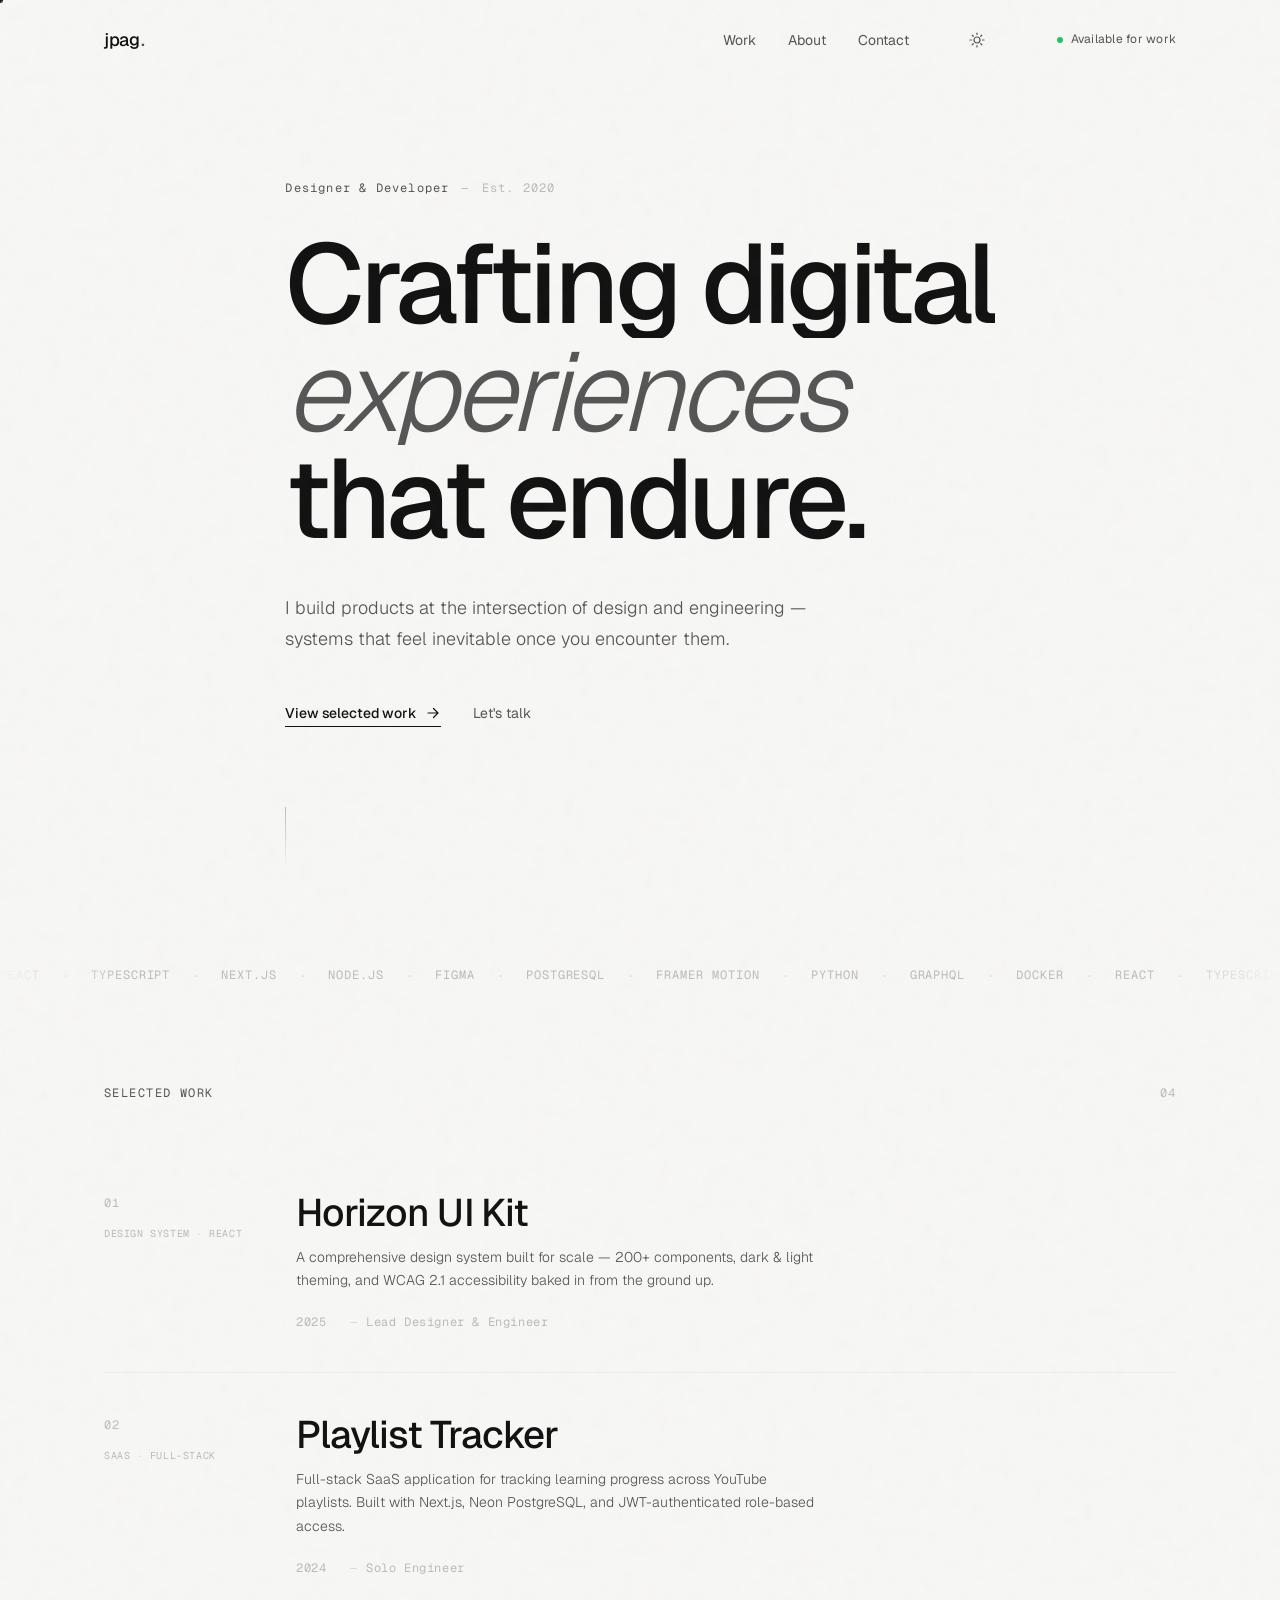
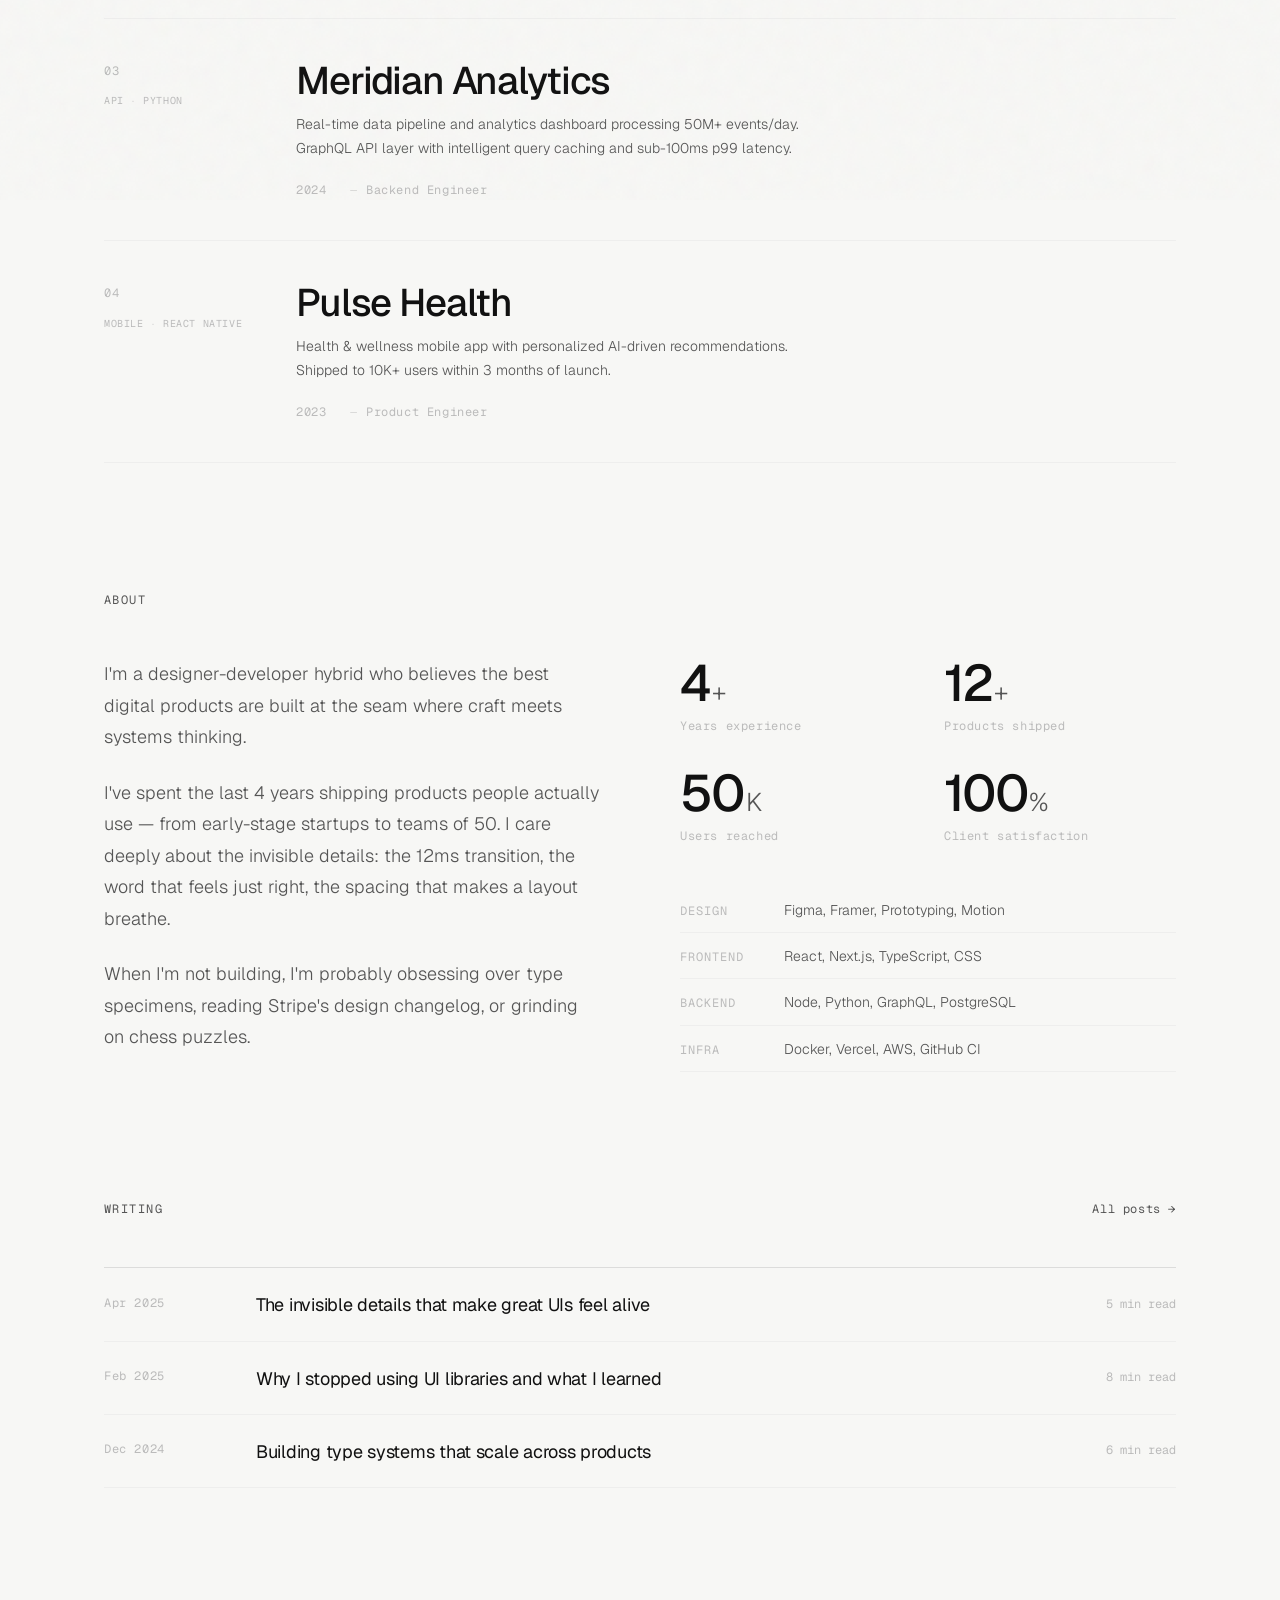
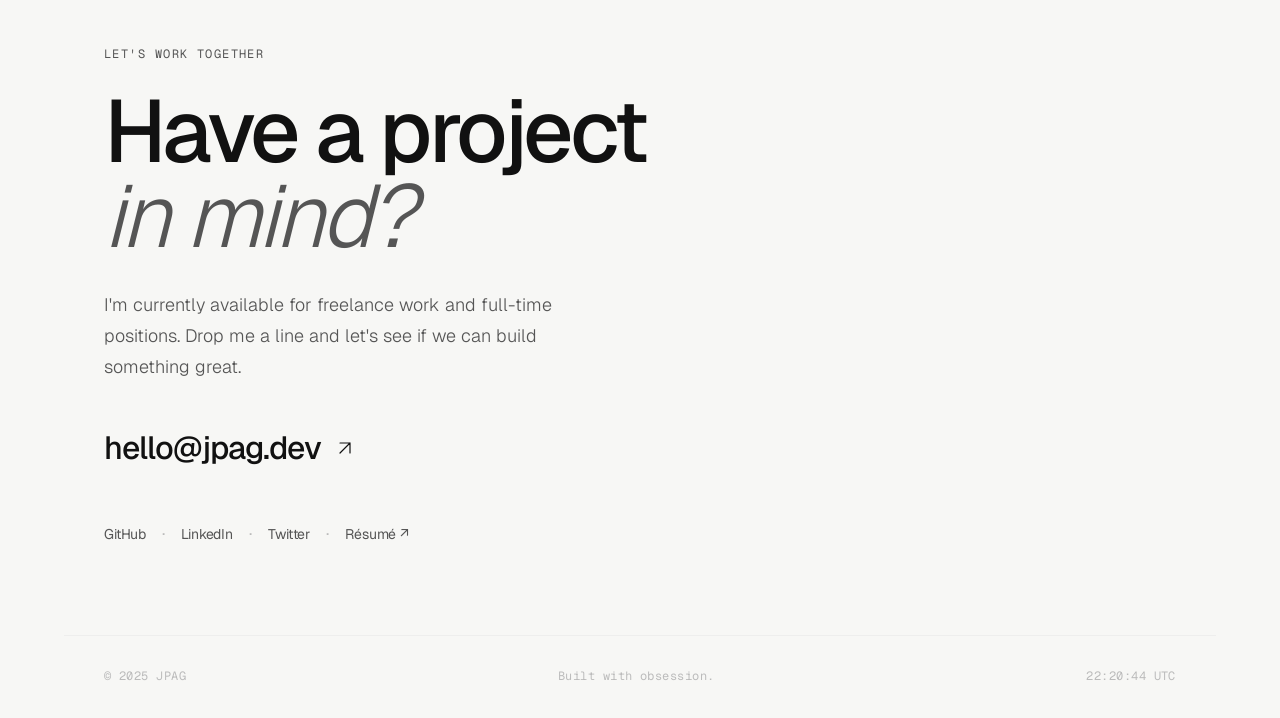
==== index.html @ 8146752e "feat: initial commit - core portfolio structure, styling, and theme toggle" ====
<!DOCTYPE html>
<html lang="en" data-theme="dark">
<head>
  <meta charset="UTF-8" />
  <meta name="viewport" content="width=device-width, initial-scale=1.0" />
  <!-- Theme: read before first paint to prevent FOUC -->
  <script>
    (function() {
      var saved = localStorage.getItem('theme');
      var preferred = saved || (window.matchMedia('(prefers-color-scheme: light)').matches ? 'light' : 'dark');
      document.documentElement.dataset.theme = preferred;
    })();
  </script>
  <meta name="description" content="JPAG — Designer & Developer crafting thoughtful digital experiences." />
  <meta name="theme-color" content="#0a0a0a" />
  <meta property="og:title" content="JPAG — Portfolio" />
  <meta property="og:description" content="Designer & Developer crafting thoughtful digital experiences." />
  <title>JPAG — Portfolio</title>
  <link rel="preconnect" href="https://fonts.googleapis.com" />
  <link rel="preconnect" href="https://fonts.gstatic.com" crossorigin />
  <link href="https://fonts.googleapis.com/css2?family=Geist:wght@300;400;500;600&family=Geist+Mono:wght@300;400;500&display=swap" rel="stylesheet" />
  <link rel="stylesheet" href="style.css" />
</head>
<body>

  <!-- Cursor -->
  <div class="cursor" id="cursor"></div>
  <div class="cursor-dot" id="cursor-dot"></div>

  <!-- Noise overlay -->
  <div class="noise" aria-hidden="true"></div>

  <!-- Navigation -->
  <nav class="nav" id="nav">
    <div class="nav-inner">
      <a href="#" class="nav-logo" id="nav-logo">
        <span class="logo-text">jpag</span>
        <span class="logo-dot">.</span>
      </a>
      <div class="nav-links" id="nav-links">
        <a href="#work" class="nav-link" data-label="Work">Work</a>
        <a href="#about" class="nav-link" data-label="About">About</a>
        <a href="#contact" class="nav-link" data-label="Contact">Contact</a>
      </div>
      <button class="theme-toggle" id="theme-toggle" aria-label="Toggle color theme" title="Toggle light / dark">
        <!-- Sun icon — shown in light mode -->
        <svg class="theme-icon theme-icon--sun" width="16" height="16" viewBox="0 0 16 16" fill="none" aria-hidden="true">
          <circle cx="8" cy="8" r="3" stroke="currentColor" stroke-width="1.2"/>
          <path d="M8 1v1.5M8 13.5V15M1 8h1.5M13.5 8H15M3.22 3.22l1.06 1.06M11.72 11.72l1.06 1.06M11.72 4.28l1.06-1.06M3.22 12.78l1.06-1.06" stroke="currentColor" stroke-width="1.2" stroke-linecap="round"/>
        </svg>
        <!-- Moon icon — shown in dark mode -->
        <svg class="theme-icon theme-icon--moon" width="15" height="15" viewBox="0 0 15 15" fill="none" aria-hidden="true">
          <path d="M7.5 1.5A6 6 0 1 0 13.5 7.5 4.5 4.5 0 0 1 7.5 1.5z" stroke="currentColor" stroke-width="1.2" stroke-linejoin="round"/>
        </svg>
      </button>
      <div class="nav-status">
        <span class="status-dot"></span>
        <span class="status-text">Available for work</span>
      </div>
    </div>
  </nav>

  <!-- Hero -->
  <section class="hero" id="hero">
    <div class="container">
      <div class="hero-eyebrow reveal">
        <span class="eyebrow-tag">Designer &amp; Developer</span>
        <span class="eyebrow-divider">—</span>
        <span class="eyebrow-year">Est. 2020</span>
      </div>
      <h1 class="hero-title">
        <span class="title-line reveal" data-delay="0">Crafting digital</span>
        <span class="title-line reveal italic" data-delay="1">experiences</span>
        <span class="title-line reveal" data-delay="2">that endure.</span>
      </h1>
      <div class="hero-sub reveal" data-delay="3">
        <p>I build products at the intersection of design and engineering —<br class="br-desktop" /> systems that feel inevitable once you encounter them.</p>
      </div>
      <div class="hero-cta reveal" data-delay="4">
        <a href="#work" class="cta-link">
          <span>View selected work</span>
          <svg width="16" height="16" viewBox="0 0 16 16" fill="none" class="cta-arrow">
            <path d="M3 8H13M13 8L8.5 3.5M13 8L8.5 12.5" stroke="currentColor" stroke-width="1.2" stroke-linecap="round" stroke-linejoin="round"/>
          </svg>
        </a>
        <a href="#contact" class="cta-secondary">Let's talk</a>
      </div>
      <div class="hero-scroll reveal" data-delay="5">
        <div class="scroll-indicator">
          <div class="scroll-line"></div>
        </div>
      </div>
    </div>
  </section>

  <!-- Marquee -->
  <div class="marquee-wrap" aria-hidden="true">
    <div class="marquee-track">
      <span class="marquee-item">React</span>
      <span class="marquee-sep">·</span>
      <span class="marquee-item">TypeScript</span>
      <span class="marquee-sep">·</span>
      <span class="marquee-item">Next.js</span>
      <span class="marquee-sep">·</span>
      <span class="marquee-item">Node.js</span>
      <span class="marquee-sep">·</span>
      <span class="marquee-item">Figma</span>
      <span class="marquee-sep">·</span>
      <span class="marquee-item">PostgreSQL</span>
      <span class="marquee-sep">·</span>
      <span class="marquee-item">Framer Motion</span>
      <span class="marquee-sep">·</span>
      <span class="marquee-item">Python</span>
      <span class="marquee-sep">·</span>
      <span class="marquee-item">GraphQL</span>
      <span class="marquee-sep">·</span>
      <span class="marquee-item">Docker</span>
      <span class="marquee-sep">·</span>
      <!-- duplicate -->
      <span class="marquee-item">React</span>
      <span class="marquee-sep">·</span>
      <span class="marquee-item">TypeScript</span>
      <span class="marquee-sep">·</span>
      <span class="marquee-item">Next.js</span>
      <span class="marquee-sep">·</span>
      <span class="marquee-item">Node.js</span>
      <span class="marquee-sep">·</span>
      <span class="marquee-item">Figma</span>
      <span class="marquee-sep">·</span>
      <span class="marquee-item">PostgreSQL</span>
      <span class="marquee-sep">·</span>
      <span class="marquee-item">Framer Motion</span>
      <span class="marquee-sep">·</span>
      <span class="marquee-item">Python</span>
      <span class="marquee-sep">·</span>
      <span class="marquee-item">GraphQL</span>
      <span class="marquee-sep">·</span>
      <span class="marquee-item">Docker</span>
      <span class="marquee-sep">·</span>
    </div>
  </div>

  <!-- Work -->
  <section class="work" id="work">
    <div class="container">
      <div class="section-header">
        <span class="section-label reveal">Selected Work</span>
        <span class="section-count reveal">04</span>
      </div>

      <!-- Project 01 -->
      <article class="project" id="project-01" data-index="01">
        <div class="project-inner">
          <div class="project-meta">
            <span class="project-num">01</span>
            <div class="project-tags">
              <span class="tag">Design System</span>
              <span class="tag">React</span>
            </div>
          </div>
          <div class="project-content">
            <h2 class="project-title">
              <a href="#" class="project-link" id="project-link-01">
                Horizon UI Kit
                <span class="project-link-arrow">
                  <svg width="20" height="20" viewBox="0 0 20 20" fill="none">
                    <path d="M4 10H16M16 10L11 5M16 10L11 15" stroke="currentColor" stroke-width="1.2" stroke-linecap="round" stroke-linejoin="round"/>
                  </svg>
                </span>
              </a>
            </h2>
            <p class="project-desc">A comprehensive design system built for scale — 200+ components, dark & light theming, and WCAG 2.1 accessibility baked in from the ground up.</p>
            <div class="project-footer">
              <span class="project-year">2025</span>
              <span class="project-role">Lead Designer &amp; Engineer</span>
            </div>
          </div>
        </div>
        <div class="project-divider"></div>
      </article>

      <!-- Project 02 -->
      <article class="project" id="project-02" data-index="02">
        <div class="project-inner">
          <div class="project-meta">
            <span class="project-num">02</span>
            <div class="project-tags">
              <span class="tag">SaaS</span>
              <span class="tag">Full-stack</span>
            </div>
          </div>
          <div class="project-content">
            <h2 class="project-title">
              <a href="#" class="project-link" id="project-link-02">
                Playlist Tracker
                <span class="project-link-arrow">
                  <svg width="20" height="20" viewBox="0 0 20 20" fill="none">
                    <path d="M4 10H16M16 10L11 5M16 10L11 15" stroke="currentColor" stroke-width="1.2" stroke-linecap="round" stroke-linejoin="round"/>
                  </svg>
                </span>
              </a>
            </h2>
            <p class="project-desc">Full-stack SaaS application for tracking learning progress across YouTube playlists. Built with Next.js, Neon PostgreSQL, and JWT-authenticated role-based access.</p>
            <div class="project-footer">
              <span class="project-year">2024</span>
              <span class="project-role">Solo Engineer</span>
            </div>
          </div>
        </div>
        <div class="project-divider"></div>
      </article>

      <!-- Project 03 -->
      <article class="project" id="project-03" data-index="03">
        <div class="project-inner">
          <div class="project-meta">
            <span class="project-num">03</span>
            <div class="project-tags">
              <span class="tag">API</span>
              <span class="tag">Python</span>
            </div>
          </div>
          <div class="project-content">
            <h2 class="project-title">
              <a href="#" class="project-link" id="project-link-03">
                Meridian Analytics
                <span class="project-link-arrow">
                  <svg width="20" height="20" viewBox="0 0 20 20" fill="none">
                    <path d="M4 10H16M16 10L11 5M16 10L11 15" stroke="currentColor" stroke-width="1.2" stroke-linecap="round" stroke-linejoin="round"/>
                  </svg>
                </span>
              </a>
            </h2>
            <p class="project-desc">Real-time data pipeline and analytics dashboard processing 50M+ events/day. GraphQL API layer with intelligent query caching and sub-100ms p99 latency.</p>
            <div class="project-footer">
              <span class="project-year">2024</span>
              <span class="project-role">Backend Engineer</span>
            </div>
          </div>
        </div>
        <div class="project-divider"></div>
      </article>

      <!-- Project 04 -->
      <article class="project" id="project-04" data-index="04">
        <div class="project-inner">
          <div class="project-meta">
            <span class="project-num">04</span>
            <div class="project-tags">
              <span class="tag">Mobile</span>
              <span class="tag">React Native</span>
            </div>
          </div>
          <div class="project-content">
            <h2 class="project-title">
              <a href="#" class="project-link" id="project-link-04">
                Pulse Health
                <span class="project-link-arrow">
                  <svg width="20" height="20" viewBox="0 0 20 20" fill="none">
                    <path d="M4 10H16M16 10L11 5M16 10L11 15" stroke="currentColor" stroke-width="1.2" stroke-linecap="round" stroke-linejoin="round"/>
                  </svg>
                </span>
              </a>
            </h2>
            <p class="project-desc">Health & wellness mobile app with personalized AI-driven recommendations. Shipped to 10K+ users within 3 months of launch.</p>
            <div class="project-footer">
              <span class="project-year">2023</span>
              <span class="project-role">Product Engineer</span>
            </div>
          </div>
        </div>
        <div class="project-divider"></div>
      </article>
    </div>
  </section>

  <!-- About -->
  <section class="about" id="about">
    <div class="container">
      <div class="section-header">
        <span class="section-label reveal">About</span>
      </div>
      <div class="about-grid">
        <div class="about-left">
          <p class="about-text reveal">I'm a designer-developer hybrid who believes the best digital products are built at the seam where craft meets systems thinking.</p>
          <p class="about-text reveal">I've spent the last 4 years shipping products people actually use — from early-stage startups to teams of 50. I care deeply about the invisible details: the 12ms transition, the word that feels just right, the spacing that makes a layout breathe.</p>
          <p class="about-text reveal">When I'm not building, I'm probably obsessing over type specimens, reading Stripe's design changelog, or grinding on chess puzzles.</p>
        </div>
        <div class="about-right">
          <div class="stat-grid">
            <div class="stat reveal">
              <div class="stat-value-line">
                <span class="stat-num" data-target="4">0</span><span class="stat-suffix">+</span>
              </div>
              <span class="stat-label">Years experience</span>
            </div>
            <div class="stat reveal">
              <div class="stat-value-line">
                <span class="stat-num" data-target="12">0</span><span class="stat-suffix">+</span>
              </div>
              <span class="stat-label">Products shipped</span>
            </div>
            <div class="stat reveal">
              <div class="stat-value-line">
                <span class="stat-num" data-target="50">0</span><span class="stat-suffix">K</span>
              </div>
              <span class="stat-label">Users reached</span>
            </div>
            <div class="stat reveal">
              <div class="stat-value-line">
                <span class="stat-num" data-target="100">0</span><span class="stat-suffix">%</span>
              </div>
              <span class="stat-label">Client satisfaction</span>
            </div>
          </div>
          <div class="skills-list reveal">
            <div class="skill-row">
              <span class="skill-category">Design</span>
              <span class="skill-items">Figma, Framer, Prototyping, Motion</span>
            </div>
            <div class="skill-row">
              <span class="skill-category">Frontend</span>
              <span class="skill-items">React, Next.js, TypeScript, CSS</span>
            </div>
            <div class="skill-row">
              <span class="skill-category">Backend</span>
              <span class="skill-items">Node, Python, GraphQL, PostgreSQL</span>
            </div>
            <div class="skill-row">
              <span class="skill-category">Infra</span>
              <span class="skill-items">Docker, Vercel, AWS, GitHub CI</span>
            </div>
          </div>
        </div>
      </div>
    </div>
  </section>

  <!-- Writing / Blog -->
  <section class="writing" id="writing">
    <div class="container">
      <div class="section-header">
        <span class="section-label reveal">Writing</span>
        <a href="#writing" class="section-all reveal">All posts →</a>
      </div>
      <div class="post-list">
        <a href="#" class="post reveal" id="post-01">
          <div class="post-left">
            <span class="post-date">Apr 2025</span>
          </div>
          <div class="post-right">
            <span class="post-title">The invisible details that make great UIs feel alive</span>
            <span class="post-read">5 min read</span>
          </div>
        </a>
        <a href="#" class="post reveal" id="post-02">
          <div class="post-left">
            <span class="post-date">Feb 2025</span>
          </div>
          <div class="post-right">
            <span class="post-title">Why I stopped using UI libraries and what I learned</span>
            <span class="post-read">8 min read</span>
          </div>
        </a>
        <a href="#" class="post reveal" id="post-03">
          <div class="post-left">
            <span class="post-date">Dec 2024</span>
          </div>
          <div class="post-right">
            <span class="post-title">Building type systems that scale across products</span>
            <span class="post-read">6 min read</span>
          </div>
        </a>
      </div>
    </div>
  </section>

  <!-- Contact -->
  <section class="contact" id="contact">
    <div class="container">
      <div class="contact-inner">
        <div class="contact-top reveal">
          <span class="section-label">Let's work together</span>
        </div>
        <h2 class="contact-heading">
          <span class="reveal">Have a project</span>
          <span class="reveal italic">in mind?</span>
        </h2>
        <p class="contact-sub reveal">I'm currently available for freelance work and full-time positions. Drop me a line and let's see if we can build something great.</p>
        <div class="contact-cta reveal">
          <a href="mailto:hello@jpag.dev" class="email-link" id="email-link">
            <span class="email-text">hello@jpag.dev</span>
            <svg class="email-icon" width="24" height="24" viewBox="0 0 24 24" fill="none">
              <path d="M7 17L17 7M17 7H7M17 7V17" stroke="currentColor" stroke-width="1.2" stroke-linecap="round" stroke-linejoin="round"/>
            </svg>
          </a>
        </div>
        <div class="contact-links reveal">
          <a href="https://github.com" target="_blank" rel="noopener" class="social-link" id="social-github">GitHub</a>
          <span class="social-sep">·</span>
          <a href="https://linkedin.com" target="_blank" rel="noopener" class="social-link" id="social-linkedin">LinkedIn</a>
          <span class="social-sep">·</span>
          <a href="https://twitter.com" target="_blank" rel="noopener" class="social-link" id="social-twitter">Twitter</a>
          <span class="social-sep">·</span>
          <a href="#" class="social-link" id="social-resume">Résumé ↗</a>
        </div>
      </div>
    </div>
  </section>

  <!-- Footer -->
  <footer class="footer">
    <div class="container">
      <div class="footer-inner">
        <span class="footer-copy">© 2025 JPAG</span>
        <span class="footer-built">Built with obsession.</span>
        <span class="footer-time" id="footer-time"></span>
      </div>
    </div>
  </footer>

  <script src="main.js"></script>
</body>
</html>
---- style.css ----
/* ============================================================
   BASE & TOKENS
   ============================================================ */

*, *::before, *::after {
  box-sizing: border-box;
  margin: 0;
  padding: 0;
}

:root {
  --bg:          #0a0a0a;
  --fg:          #ededed;
  --fg-muted:    #888;
  --fg-subtle:   #444;
  --accent:      #ededed;
  --font-sans:   'Geist', -apple-system, BlinkMacSystemFont, 'Segoe UI', sans-serif;
  --font-mono:   'Geist Mono', 'SF Mono', 'Consolas', monospace;

  --size-xxs:  0.625rem;   /* 10px */
  --size-xs:   0.75rem;    /* 12px */
  --size-sm:   0.875rem;   /* 14px */
  --size-base: 1rem;       /* 16px */
  --size-md:   1.125rem;   /* 18px */
  --size-lg:   1.5rem;     /* 24px */
  --size-xl:   2rem;       /* 32px */
  --size-2xl:  3rem;       /* 48px */
  --size-3xl:  4rem;       /* 64px */
  --size-4xl:  5.5rem;     /* 88px */
  --size-5xl:  7rem;       /* 112px */

  --ease-out:  cubic-bezier(0.16, 1, 0.3, 1);
  --ease-in:   cubic-bezier(0.4, 0, 1, 1);
  --ease-io:   cubic-bezier(0.65, 0, 0.35, 1);

  --t-fast:   120ms;
  --t-base:   220ms;
  --t-slow:   400ms;
  --t-reveal: 700ms;

  --col: 1200px;
  --gutter: clamp(1.5rem, 5vw, 4rem);

  /* theme-aware tokens */
  --cursor-border:    rgba(237, 237, 237, 0.4);
  --cursor-hover-border: rgba(237, 237, 237, 0.15);
  --cursor-hover-bg:  rgba(237, 237, 237, 0.05);
  --nav-bg:           rgba(10, 10, 10, 0.85);
  --project-hover:    rgba(237, 237, 237, 0.025);
}

/* ============================================================
   LIGHT THEME
   ============================================================ */

[data-theme="light"] {
  --bg:          #f7f7f5;
  --fg:          #111111;
  --fg-muted:    #555555;
  --fg-subtle:   #bbbbbb;

  --cursor-border:       rgba(0, 0, 0, 0.2);
  --cursor-hover-border: rgba(0, 0, 0, 0.08);
  --cursor-hover-bg:     rgba(0, 0, 0, 0.04);
  --nav-bg:              rgba(247, 247, 245, 0.88);
  --project-hover:       rgba(0, 0, 0, 0.025);
}

/* ============================================================
   THEME TRANSITION
   ============================================================ */

.theme-transitioning,
.theme-transitioning *,
.theme-transitioning *::before,
.theme-transitioning *::after {
  transition:
    background-color 380ms ease,
    color 380ms ease,
    border-color 380ms ease,
    fill 380ms ease !important;
}

html {
  scroll-behavior: smooth;
  -webkit-font-smoothing: antialiased;
  -moz-osx-font-smoothing: grayscale;
  text-rendering: optimizeLegibility;
}

body {
  font-family: var(--font-sans);
  background-color: var(--bg);
  color: var(--fg);
  line-height: 1.6;
  overflow-x: hidden;
  cursor: none;
}

::selection {
  background: var(--fg);
  color: var(--bg);
}

a {
  color: inherit;
  text-decoration: none;
}

/* ============================================================
   CUSTOM CURSOR
   ============================================================ */

.cursor {
  position: fixed;
  top: 0; left: 0;
  width: 36px; height: 36px;
  border: 1px solid var(--cursor-border);
  border-radius: 50%;
  pointer-events: none;
  z-index: 9999;
  transform: translate(-50%, -50%);
  transition:
    width var(--t-base) var(--ease-out),
    height var(--t-base) var(--ease-out),
    border-color var(--t-base) var(--ease-out),
    background var(--t-base) var(--ease-out),
    opacity var(--t-base) var(--ease-out);
  mix-blend-mode: difference;
  will-change: transform;
}

.cursor-dot {
  position: fixed;
  top: 0; left: 0;
  width: 5px; height: 5px;
  background: var(--fg);
  border-radius: 50%;
  pointer-events: none;
  z-index: 9999;
  transform: translate(-50%, -50%);
  transition: opacity var(--t-fast);
  will-change: transform;
}

.cursor.is-hovered {
  width: 64px;
  height: 64px;
  border-color: var(--cursor-hover-border);
  background: var(--cursor-hover-bg);
}

.cursor.is-clicked {
  width: 28px;
  height: 28px;
}

.cursor.is-hidden,
.cursor-dot.is-hidden {
  opacity: 0;
}

/* ============================================================
   NOISE TEXTURE
   ============================================================ */

.noise {
  position: fixed;
  inset: -200%;
  width: 400%;
  height: 400%;
  background-image: url("data:image/svg+xml,%3Csvg viewBox='0 0 256 256' xmlns='http://www.w3.org/2000/svg'%3E%3Cfilter id='noise'%3E%3CfeTurbulence type='fractalNoise' baseFrequency='0.9' numOctaves='4' stitchTiles='stitch'/%3E%3C/filter%3E%3Crect width='100%25' height='100%25' filter='url(%23noise)' opacity='1'/%3E%3C/svg%3E");
  opacity: 0.03;
  pointer-events: none;
  z-index: 1;
  animation: noise-drift 8s steps(1) infinite;
}

@keyframes noise-drift {
  0%   { transform: translate(0, 0); }
  10%  { transform: translate(-2%, -3%); }
  20%  { transform: translate(1%, 2%); }
  30%  { transform: translate(3%, -1%); }
  40%  { transform: translate(-1%, 4%); }
  50%  { transform: translate(-3%, -2%); }
  60%  { transform: translate(2%, 3%); }
  70%  { transform: translate(-2%, 1%); }
  80%  { transform: translate(3%, -3%); }
  90%  { transform: translate(-1%, 2%); }
  100% { transform: translate(0, 0); }
}

/* ============================================================
   CONTAINER
   ============================================================ */

.container {
  max-width: var(--col);
  margin: 0 auto;
  padding: 0 var(--gutter);
}

/* ============================================================
   NAVIGATION
   ============================================================ */

.nav {
  position: fixed;
  top: 0; left: 0; right: 0;
  z-index: 100;
  padding: 1.5rem 0;
  transition: padding var(--t-slow) var(--ease-out);
}

.nav.scrolled {
  padding: 1rem 0;
  background: var(--nav-bg);
  backdrop-filter: blur(20px) saturate(180%);
  -webkit-backdrop-filter: blur(20px) saturate(180%);
}

.nav-inner {
  max-width: var(--col);
  margin: 0 auto;
  padding: 0 var(--gutter);
  display: flex;
  align-items: center;
  gap: 2rem;
}

.nav-logo {
  font-size: var(--size-md);
  font-weight: 500;
  letter-spacing: -0.02em;
  display: flex;
  align-items: baseline;
  gap: 1px;
  transition: opacity var(--t-base) var(--ease-out);
  cursor: none;
}

.nav-logo:hover { opacity: 0.6; }

.logo-text { color: var(--fg); }
.logo-dot  { color: var(--fg-muted); }

.nav-links {
  display: flex;
  align-items: center;
  gap: 2rem;
  margin-left: auto;
}

.nav-link {
  font-size: var(--size-sm);
  font-weight: 400;
  color: var(--fg-muted);
  letter-spacing: 0em;
  position: relative;
  padding: 0.25rem 0;
  cursor: none;
  transition: color var(--t-base) var(--ease-out);
}

.nav-link::after {
  content: '';
  position: absolute;
  bottom: 0; left: 0;
  width: 0;
  height: 1px;
  background: var(--fg);
  transition: width var(--t-slow) var(--ease-out);
}

.nav-link:hover { color: var(--fg); }
.nav-link:hover::after { width: 100%; }

.nav-status {
  display: flex;
  align-items: center;
  gap: 0.5rem;
  margin-left: 2rem;
  font-size: var(--size-xs);
  color: var(--fg-muted);
  letter-spacing: 0.02em;
}

.status-dot {
  width: 6px; height: 6px;
  border-radius: 50%;
  background: #22c55e;
  animation: pulse-status 2s ease-in-out infinite;
  flex-shrink: 0;
}

@keyframes pulse-status {
  0%, 100% { opacity: 1; transform: scale(1); }
  50%       { opacity: 0.5; transform: scale(0.8); }
}

/* ============================================================
   SECTION UTILS
   ============================================================ */

.section-header {
  display: flex;
  align-items: baseline;
  justify-content: space-between;
  margin-bottom: 3rem;
}

.section-label {
  font-size: var(--size-xs);
  font-family: var(--font-mono);
  color: var(--fg-muted);
  letter-spacing: 0.12em;
  text-transform: uppercase;
}

.section-count {
  font-size: var(--size-xs);
  font-family: var(--font-mono);
  color: var(--fg-subtle);
  letter-spacing: 0.08em;
}

.section-all {
  font-size: var(--size-xs);
  font-family: var(--font-mono);
  color: var(--fg-muted);
  letter-spacing: 0.05em;
  transition: color var(--t-base) var(--ease-out);
}

.section-all:hover { color: var(--fg); }

/* ============================================================
   REVEAL ANIMATION
   ============================================================ */

.reveal {
  opacity: 0;
  transform: translateY(20px);
  transition:
    opacity var(--t-reveal) var(--ease-out),
    transform var(--t-reveal) var(--ease-out);
}

.reveal.in-view {
  opacity: 1;
  transform: translateY(0);
}

/* stagger delays */
.reveal[data-delay="1"] { transition-delay: 90ms; }
.reveal[data-delay="2"] { transition-delay: 180ms; }
.reveal[data-delay="3"] { transition-delay: 270ms; }
.reveal[data-delay="4"] { transition-delay: 360ms; }
.reveal[data-delay="5"] { transition-delay: 450ms; }

/* ============================================================
   HERO
   ============================================================ */

.hero {
  padding: calc(var(--size-5xl) * 1.6) 0 var(--size-3xl);
  min-height: 100vh;
  display: flex;
  align-items: center;
}

.hero-eyebrow {
  display: flex;
  align-items: center;
  gap: 0.75rem;
  margin-bottom: 2rem;
  font-size: var(--size-xs);
  font-family: var(--font-mono);
  color: var(--fg-muted);
  letter-spacing: 0.1em;
}

.eyebrow-tag {
  color: var(--fg-muted);
}

.eyebrow-divider {
  color: var(--fg-subtle);
}

.eyebrow-year {
  color: var(--fg-subtle);
}

.hero-title {
  display: flex;
  flex-direction: column;
  font-size: clamp(3rem, 9vw, var(--size-5xl));
  font-weight: 500;
  letter-spacing: -0.04em;
  line-height: 0.96;
  margin-bottom: 2.5rem;
}

.title-line {
  display: block;
  overflow: hidden;
}

.title-line.italic {
  font-style: italic;
  font-weight: 300;
  color: var(--fg-muted);
}

.hero-sub {
  max-width: 560px;
  font-size: var(--size-md);
  font-weight: 300;
  color: var(--fg-muted);
  line-height: 1.7;
  margin-bottom: 3rem;
}

.hero-cta {
  display: flex;
  align-items: center;
  gap: 2rem;
  margin-bottom: 5rem;
}

.cta-link {
  display: inline-flex;
  align-items: center;
  gap: 0.5rem;
  font-size: var(--size-sm);
  font-weight: 500;
  color: var(--fg);
  letter-spacing: -0.01em;
  cursor: none;
  position: relative;
  padding-bottom: 2px;
}

.cta-link::after {
  content: '';
  position: absolute;
  bottom: 0; left: 0;
  width: 100%;
  height: 1px;
  background: var(--fg);
  transform-origin: right;
  transition: transform var(--t-slow) var(--ease-out);
}

.cta-link:hover::after {
  transform-origin: left;
}

.cta-arrow {
  transition: transform var(--t-base) var(--ease-out);
  flex-shrink: 0;
}

.cta-link:hover .cta-arrow {
  transform: translateX(4px);
}

.cta-secondary {
  font-size: var(--size-sm);
  color: var(--fg-muted);
  cursor: none;
  position: relative;
  padding-bottom: 2px;
  transition: color var(--t-base) var(--ease-out);
}

.cta-secondary::after {
  content: '';
  position: absolute;
  bottom: 0; left: 0;
  width: 0;
  height: 1px;
  background: var(--fg-muted);
  transition: width var(--t-slow) var(--ease-out);
}

.cta-secondary:hover { color: var(--fg); }
.cta-secondary:hover::after { width: 100%; }

.hero-scroll {
  display: flex;
  align-items: center;
}

.scroll-indicator {
  display: flex;
  flex-direction: column;
  align-items: center;
  gap: 0.4rem;
}

.scroll-line {
  width: 1px;
  height: 60px;
  background: linear-gradient(to bottom, var(--fg-subtle), transparent);
  animation: scroll-anim 2s ease-in-out infinite;
}

@keyframes scroll-anim {
  0%   { transform: scaleY(1); transform-origin: top; opacity: 1; }
  50%  { transform: scaleY(1); transform-origin: bottom; opacity: 1; }
  100% { transform: scaleY(0); transform-origin: bottom; opacity: 0; }
}

.br-desktop { display: inline; }

/* ============================================================
   MARQUEE
   ============================================================ */

.marquee-wrap {
  overflow: hidden;
  padding: 2rem 0;
  mask-image: linear-gradient(to right, transparent 0%, #000 10%, #000 90%, transparent 100%);
  -webkit-mask-image: linear-gradient(to right, transparent 0%, #000 10%, #000 90%, transparent 100%);
}

.marquee-track {
  display: flex;
  align-items: center;
  gap: 1.5rem;
  width: max-content;
  animation: marquee 28s linear infinite;
}

.marquee-item {
  font-size: var(--size-xs);
  font-family: var(--font-mono);
  color: var(--fg-subtle);
  letter-spacing: 0.08em;
  text-transform: uppercase;
  white-space: nowrap;
}

.marquee-sep {
  color: var(--fg-subtle);
  opacity: 0.4;
}

@keyframes marquee {
  from { transform: translateX(0); }
  to   { transform: translateX(-50%); }
}

/* ============================================================
   WORK
   ============================================================ */

.work {
  padding: var(--size-3xl) 0;
}

.project {
  opacity: 0;
  transform: translateY(24px);
  transition:
    opacity var(--t-reveal) var(--ease-out),
    transform var(--t-reveal) var(--ease-out);
}

.project.in-view { opacity: 1; transform: translateY(0); }

.project:nth-child(1) { transition-delay: 0ms; }
.project:nth-child(2) { transition-delay: 80ms; }
.project:nth-child(3) { transition-delay: 160ms; }
.project:nth-child(4) { transition-delay: 240ms; }

.project-inner {
  display: grid;
  grid-template-columns: 160px 1fr;
  gap: 2rem;
  padding: 2.5rem 0;
  position: relative;
  cursor: none;
}

.project-meta {
  display: flex;
  flex-direction: column;
  gap: 0.75rem;
  padding-top: 0.2rem;
}

.project-num {
  font-size: var(--size-xs);
  font-family: var(--font-mono);
  color: var(--fg-subtle);
  letter-spacing: 0.08em;
}

.project-tags {
  display: flex;
  flex-wrap: wrap;
  gap: 0.4rem;
}

.tag {
  font-size: var(--size-xxs);
  font-family: var(--font-mono);
  color: var(--fg-subtle);
  letter-spacing: 0.06em;
  text-transform: uppercase;
}

.tag + .tag::before {
  content: '·';
  margin-right: 0.4rem;
  color: var(--fg-subtle);
  opacity: 0.5;
}

.project-content {
  display: flex;
  flex-direction: column;
  gap: 0.75rem;
}

.project-title {
  font-size: clamp(var(--size-xl), 3vw, var(--size-2xl));
  font-weight: 500;
  letter-spacing: -0.03em;
  line-height: 1.1;
}

.project-link {
  display: inline-flex;
  align-items: center;
  gap: 0.75rem;
  cursor: none;
  position: relative;
}

.project-link-arrow {
  display: inline-flex;
  align-items: center;
  opacity: 0;
  transform: translate(-4px, 4px);
  transition:
    opacity var(--t-base) var(--ease-out),
    transform var(--t-base) var(--ease-out);
  color: var(--fg-muted);
}

.project:hover .project-link-arrow {
  opacity: 1;
  transform: translate(0, 0);
}

.project-desc {
  font-size: var(--size-sm);
  color: var(--fg-muted);
  line-height: 1.7;
  max-width: 520px;
  font-weight: 300;
}

.project-footer {
  display: flex;
  align-items: center;
  gap: 1.5rem;
  margin-top: 0.5rem;
}

.project-year,
.project-role {
  font-size: var(--size-xs);
  font-family: var(--font-mono);
  color: var(--fg-subtle);
  letter-spacing: 0.05em;
}

.project-role::before {
  content: '—';
  margin-right: 0.5rem;
  opacity: 0.5;
}

.project-divider {
  height: 1px;
  background: var(--fg-subtle);
  opacity: 0.15;
  transform-origin: left;
  transform: scaleX(0);
  transition: transform 0.8s var(--ease-out);
}

.project.in-view .project-divider {
  transform: scaleX(1);
  transition-delay: 200ms;
}

/* hover row highlight */
.project-inner::before {
  content: '';
  position: absolute;
  inset: 0 -2rem;
  background: var(--project-hover);
  opacity: 0;
  transition: opacity var(--t-base) var(--ease-out);
  border-radius: 4px;
}

.project:hover .project-inner::before { opacity: 1; }

/* ============================================================
   THEME TOGGLE
   ============================================================ */

.theme-toggle {
  background: none;
  border: none;
  padding: 0;
  cursor: none;
  width: 32px;
  height: 32px;
  display: flex;
  align-items: center;
  justify-content: center;
  color: var(--fg-muted);
  position: relative;
  flex-shrink: 0;
  transition: color var(--t-base) var(--ease-out);
  margin-left: 1.25rem;
}

.theme-toggle:hover { color: var(--fg); }

.theme-icon {
  position: absolute;
  display: flex;
  align-items: center;
  justify-content: center;
  transition:
    opacity var(--t-slow) var(--ease-out),
    transform var(--t-slow) var(--ease-out);
}

/* Dark mode (default): show moon, hide sun */
.theme-icon--sun  { opacity: 0; transform: rotate(90deg) scale(0.6); }
.theme-icon--moon { opacity: 1; transform: rotate(0deg)  scale(1); }

/* Light mode: show sun, hide moon */
[data-theme="light"] .theme-icon--sun  { opacity: 1; transform: rotate(0deg)   scale(1); }
[data-theme="light"] .theme-icon--moon { opacity: 0; transform: rotate(-90deg) scale(0.6); }

/* ============================================================
   ABOUT
   ============================================================ */

.about {
  padding: var(--size-3xl) 0;
}

.about-grid {
  display: grid;
  grid-template-columns: 1fr 1fr;
  gap: 5rem;
  align-items: start;
}

.about-text {
  font-size: var(--size-md);
  font-weight: 300;
  color: var(--fg-muted);
  line-height: 1.75;
  margin-bottom: 1.5rem;
}

.about-text:last-child { margin-bottom: 0; }

.stat-grid {
  display: grid;
  grid-template-columns: 1fr 1fr;
  gap: 2rem;
  margin-bottom: 2.5rem;
}

.stat {
  display: flex;
  flex-direction: column;
  gap: 0.25rem;
}

.stat-value-line {
  display: flex;
  align-items: baseline;
  gap: 0.1rem;
}

.stat-num {
  font-size: clamp(2.5rem, 4vw, 3.5rem);
  font-weight: 500;
  letter-spacing: -0.04em;
  line-height: 1;
  color: var(--fg);
}

.stat-suffix {
  font-size: clamp(1.25rem, 2vw, 1.75rem);
  font-weight: 300;
  color: var(--fg-muted);
  letter-spacing: -0.02em;
}

.stat-label {
  font-size: var(--size-xs);
  font-family: var(--font-mono);
  color: var(--fg-subtle);
  letter-spacing: 0.05em;
}

.skills-list {
  display: flex;
  flex-direction: column;
  gap: 0;
}

.skill-row {
  display: flex;
  align-items: baseline;
  gap: 1.5rem;
  padding: 0.75rem 0;
  position: relative;
}

.skill-row::after {
  content: '';
  position: absolute;
  bottom: 0; left: 0; right: 0;
  height: 1px;
  background: var(--fg-subtle);
  opacity: 0.15;
}

.skill-category {
  font-size: var(--size-xs);
  font-family: var(--font-mono);
  color: var(--fg-subtle);
  letter-spacing: 0.08em;
  text-transform: uppercase;
  flex-shrink: 0;
  width: 80px;
}

.skill-items {
  font-size: var(--size-sm);
  color: var(--fg-muted);
  font-weight: 300;
}

/* ============================================================
   WRITING
   ============================================================ */

.writing {
  padding: var(--size-3xl) 0;
}

.post-list {
  display: flex;
  flex-direction: column;
}

.post {
  display: grid;
  grid-template-columns: 120px 1fr;
  gap: 2rem;
  padding: 1.5rem 0;
  position: relative;
  cursor: none;
  transition: opacity var(--t-base) var(--ease-out);
}

.post::after {
  content: '';
  position: absolute;
  bottom: 0; left: 0; right: 0;
  height: 1px;
  background: var(--fg-subtle);
  opacity: 0.15;
}

.post:first-child {
  border-top: 1px solid rgba(68,68,68,0.15);
}

.post-list:hover .post {
  opacity: 0.4;
}

.post-list:hover .post:hover {
  opacity: 1;
}

.post-left {
  display: flex;
  align-items: flex-start;
  padding-top: 0.1rem;
}

.post-date {
  font-size: var(--size-xs);
  font-family: var(--font-mono);
  color: var(--fg-subtle);
  letter-spacing: 0.05em;
}

.post-right {
  display: flex;
  align-items: flex-start;
  justify-content: space-between;
  gap: 2rem;
}

.post-title {
  font-size: var(--size-md);
  font-weight: 400;
  color: var(--fg);
  letter-spacing: -0.015em;
  line-height: 1.4;
  transition: color var(--t-base) var(--ease-out);
}

.post-read {
  font-size: var(--size-xs);
  font-family: var(--font-mono);
  color: var(--fg-subtle);
  flex-shrink: 0;
  padding-top: 0.15rem;
  white-space: nowrap;
}

/* ============================================================
   CONTACT
   ============================================================ */

.contact {
  padding: var(--size-4xl) 0;
}

.contact-inner {
  max-width: 700px;
}

.contact-top {
  margin-bottom: 1.5rem;
}

.contact-heading {
  font-size: clamp(3rem, 7vw, var(--size-4xl));
  font-weight: 500;
  letter-spacing: -0.04em;
  line-height: 0.96;
  margin-bottom: 2rem;
  display: flex;
  flex-direction: column;
}

.contact-heading .italic {
  font-style: italic;
  font-weight: 300;
  color: var(--fg-muted);
}

.contact-sub {
  font-size: var(--size-md);
  font-weight: 300;
  color: var(--fg-muted);
  line-height: 1.7;
  max-width: 480px;
  margin-bottom: 2.5rem;
}

.email-link {
  display: inline-flex;
  align-items: center;
  gap: 0.75rem;
  font-size: clamp(1.25rem, 3vw, 2rem);
  font-weight: 500;
  letter-spacing: -0.03em;
  color: var(--fg);
  cursor: none;
  position: relative;
  margin-bottom: 2.5rem;
  transition: opacity var(--t-base) var(--ease-out);
}

.email-text {
  position: relative;
}

.email-text::after {
  content: '';
  position: absolute;
  bottom: -2px; left: 0;
  width: 100%;
  height: 1px;
  background: var(--fg);
  transform: scaleX(0);
  transform-origin: right;
  transition: transform var(--t-slow) var(--ease-out);
}

.email-link:hover .email-text::after {
  transform: scaleX(1);
  transform-origin: left;
}

.email-icon {
  transition: transform var(--t-base) var(--ease-out);
  flex-shrink: 0;
}

.email-link:hover .email-icon {
  transform: translate(4px, -4px);
}

.contact-links {
  display: flex;
  align-items: center;
  gap: 1rem;
  margin-top: 0.5rem;
}

.social-link {
  font-size: var(--size-sm);
  color: var(--fg-muted);
  cursor: none;
  transition: color var(--t-base) var(--ease-out);
  letter-spacing: -0.01em;
}

.social-link:hover { color: var(--fg); }

.social-sep { color: var(--fg-subtle); }

/* ============================================================
   FOOTER
   ============================================================ */

.footer {
  padding: 2rem 0;
  position: relative;
}

.footer::before {
  content: '';
  position: absolute;
  top: 0; left: var(--gutter); right: var(--gutter);
  height: 1px;
  background: var(--fg-subtle);
  opacity: 0.15;
}

.footer-inner {
  display: flex;
  align-items: center;
  justify-content: space-between;
  gap: 1rem;
}

.footer-copy,
.footer-built,
.footer-time {
  font-size: var(--size-xs);
  font-family: var(--font-mono);
  color: var(--fg-subtle);
  letter-spacing: 0.04em;
}

/* ============================================================
   PAGE LOAD ANIMATION
   ============================================================ */

.page-intro {
  position: fixed;
  inset: 0;
  z-index: 9000;
  background: var(--bg);
  display: flex;
  align-items: center;
  justify-content: center;
  pointer-events: none;
}

.page-intro-text {
  font-size: clamp(2rem, 6vw, 5rem);
  font-weight: 500;
  letter-spacing: -0.05em;
  color: var(--fg);
  opacity: 0;
  transform: translateY(20px);
  animation: intro-in 0.6s var(--ease-out) 0.2s forwards;
}

@keyframes intro-in {
  to { opacity: 1; transform: translateY(0); }
}

.page-intro.fade-out {
  animation: intro-fade 0.6s var(--ease-io) forwards;
}

@keyframes intro-fade {
  to { opacity: 0; transform: translateY(-8px); }
}

/* ============================================================
   RESPONSIVE
   ============================================================ */

@media (max-width: 900px) {
  .about-grid {
    grid-template-columns: 1fr;
    gap: 3rem;
  }
  .project-inner {
    grid-template-columns: 100px 1fr;
    gap: 1.25rem;
  }
}

@media (max-width: 640px) {
  .nav-status { display: none; }
  .nav-links   { gap: 1.25rem; }

  .project-inner {
    grid-template-columns: 1fr;
  }
  .project-meta {
    flex-direction: row;
    align-items: center;
  }

  .post {
    grid-template-columns: 1fr;
    gap: 0.5rem;
  }
  .post-right {
    flex-direction: column;
    gap: 0.25rem;
  }

  .hero-title { letter-spacing: -0.03em; }

  .stat-grid { grid-template-columns: 1fr 1fr; gap: 1.5rem; }

  .footer-built { display: none; }

  .br-desktop { display: none; }

  body { cursor: auto; }
  .cursor, .cursor-dot { display: none; }
}

/* ============================================================
   UTILITIES
   ============================================================ */

.sr-only {
  position: absolute;
  width: 1px; height: 1px;
  padding: 0; margin: -1px;
  overflow: hidden;
  clip: rect(0,0,0,0);
  white-space: nowrap;
  border: 0;
}
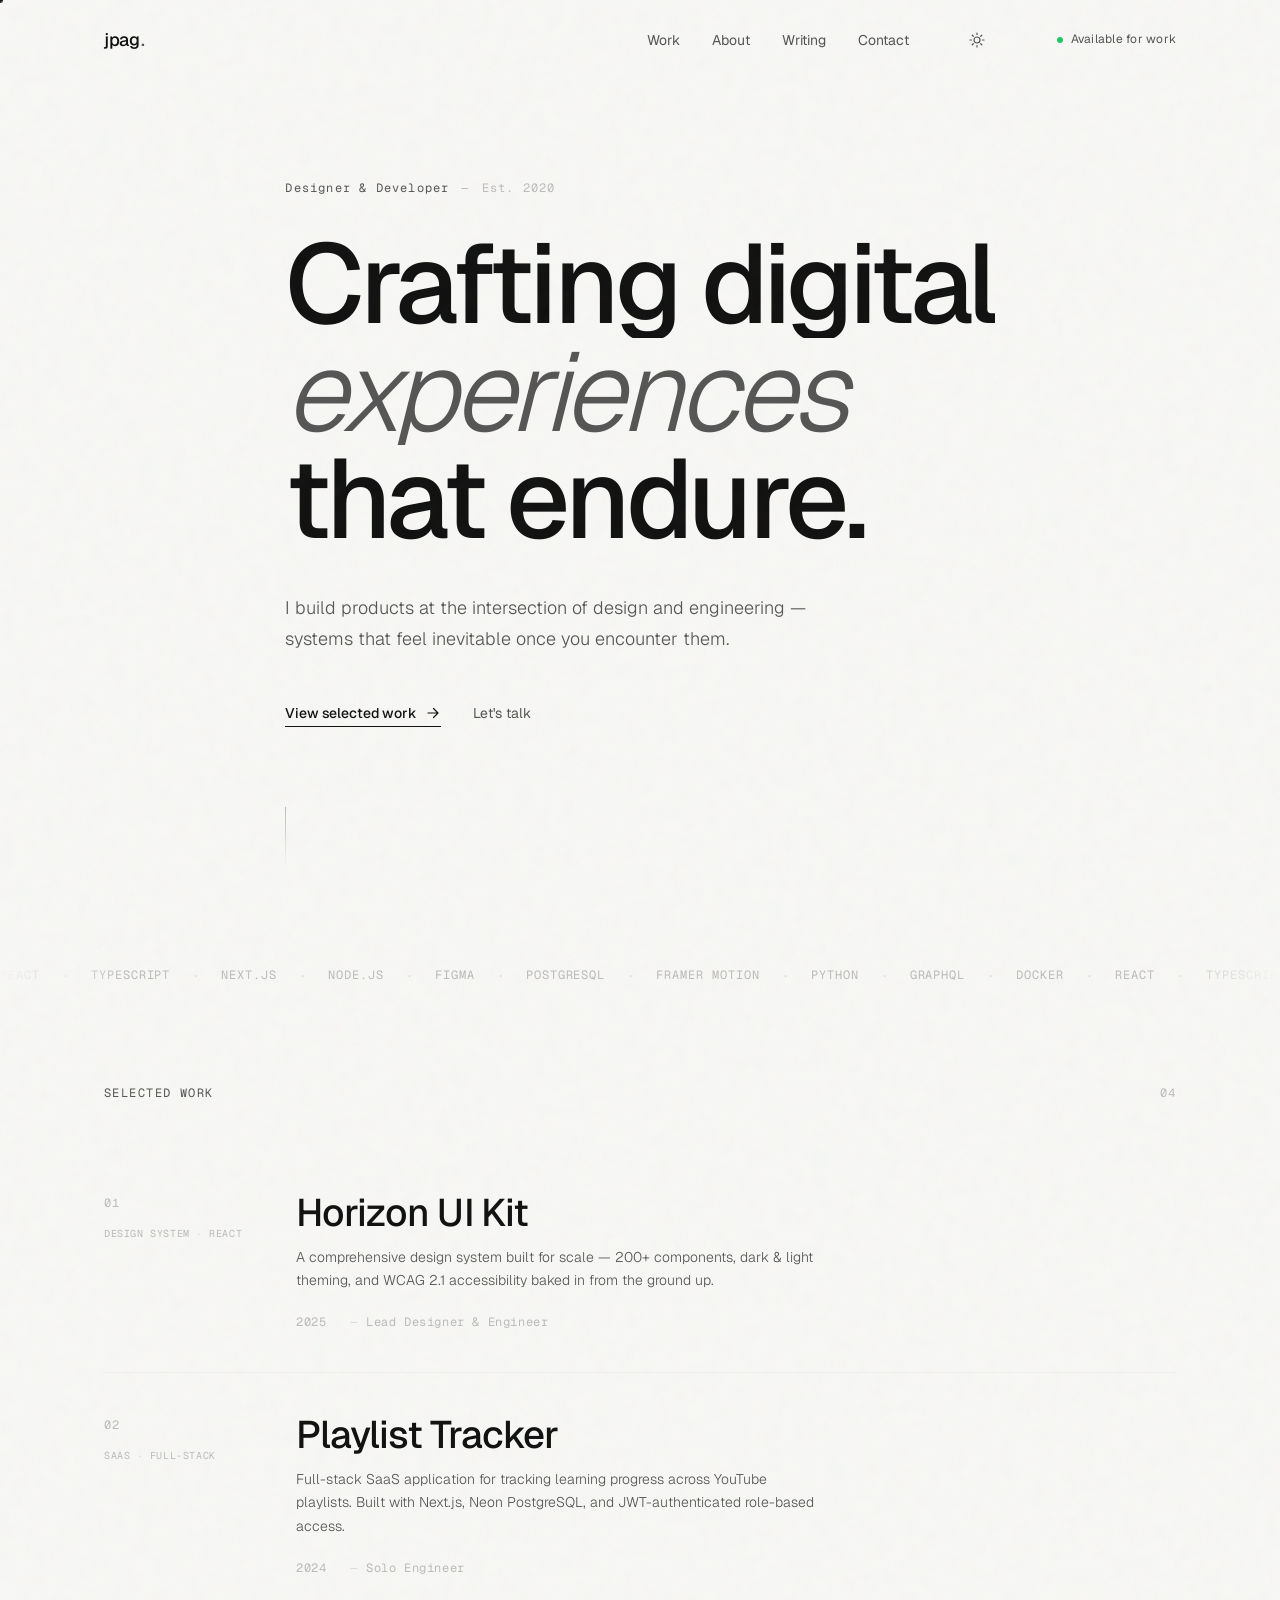
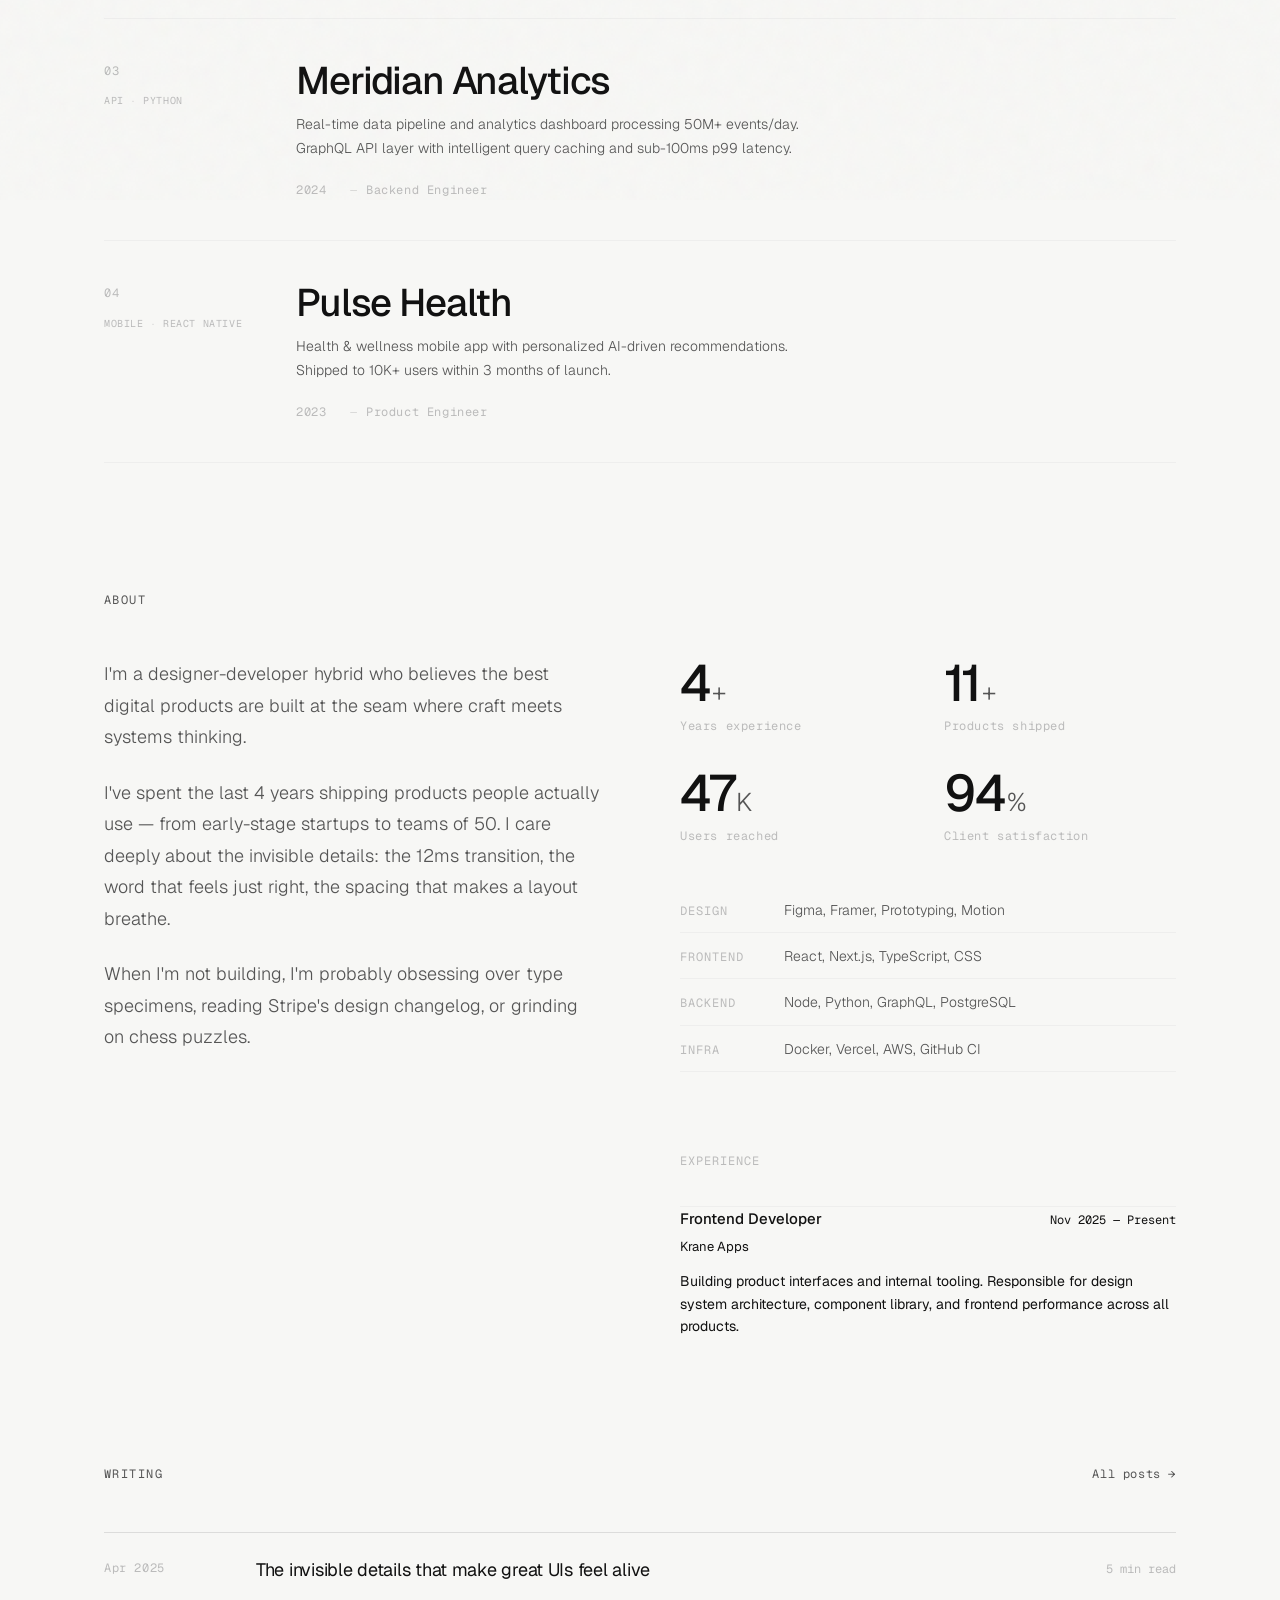
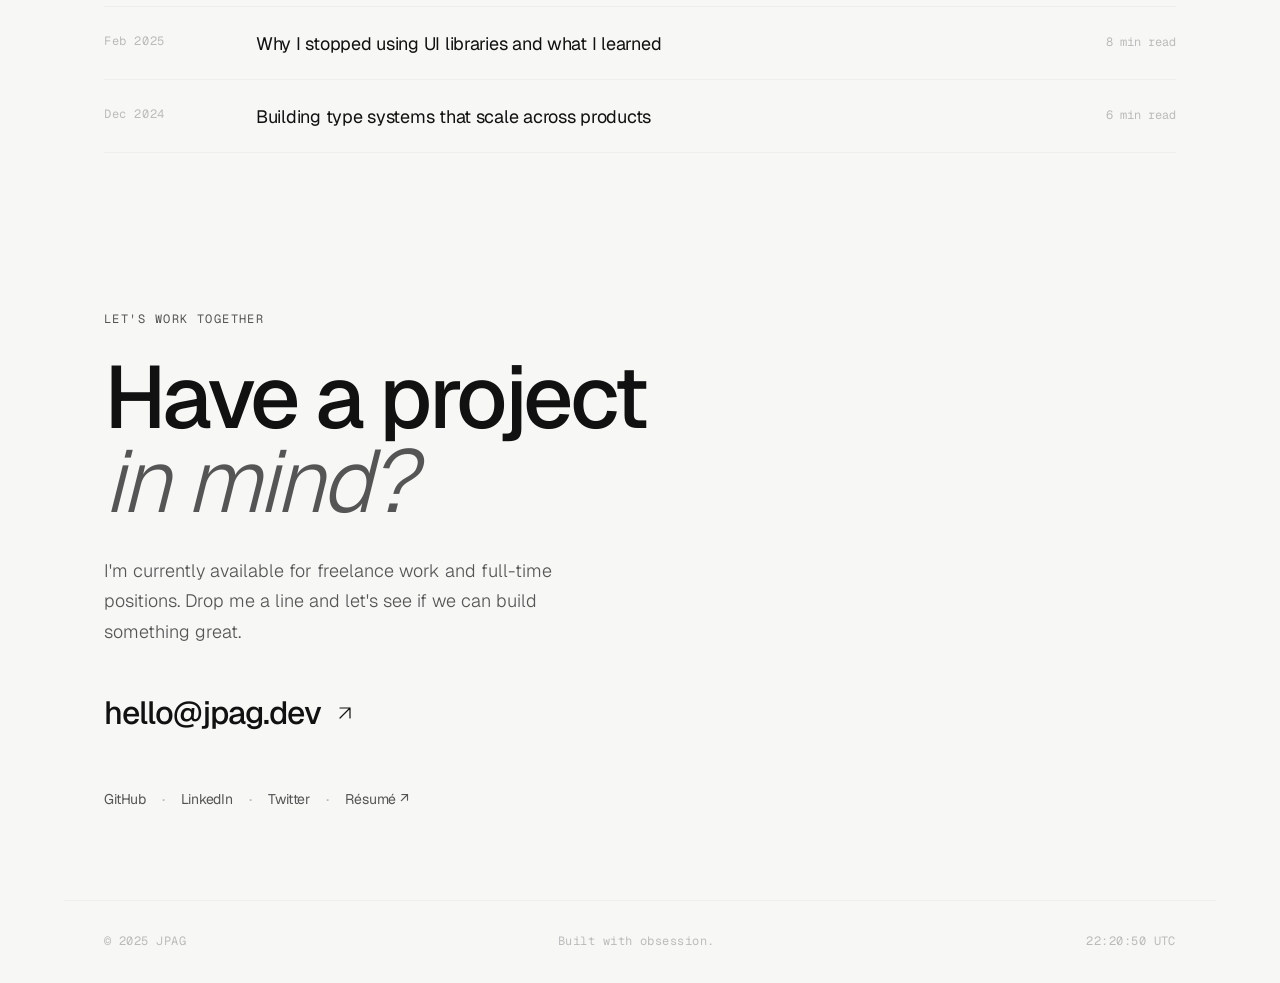
==== commit 684fe1a5: "feat: migrate to data-driven architecture for projects, posts, and experience" ====
--- a/index.html
+++ b/index.html
@@ -40,6 +40,7 @@
       <div class="nav-links" id="nav-links">
         <a href="#work" class="nav-link" data-label="Work">Work</a>
         <a href="#about" class="nav-link" data-label="About">About</a>
+        <a href="#writing" class="nav-link" data-label="Writing">Writing</a>
         <a href="#contact" class="nav-link" data-label="Contact">Contact</a>
       </div>
       <button class="theme-toggle" id="theme-toggle" aria-label="Toggle color theme" title="Toggle light / dark">
@@ -145,132 +146,11 @@
     <div class="container">
       <div class="section-header">
         <span class="section-label reveal">Selected Work</span>
-        <span class="section-count reveal">04</span>
-      </div>
-
-      <!-- Project 01 -->
-      <article class="project" id="project-01" data-index="01">
-        <div class="project-inner">
-          <div class="project-meta">
-            <span class="project-num">01</span>
-            <div class="project-tags">
-              <span class="tag">Design System</span>
-              <span class="tag">React</span>
-            </div>
-          </div>
-          <div class="project-content">
-            <h2 class="project-title">
-              <a href="#" class="project-link" id="project-link-01">
-                Horizon UI Kit
-                <span class="project-link-arrow">
-                  <svg width="20" height="20" viewBox="0 0 20 20" fill="none">
-                    <path d="M4 10H16M16 10L11 5M16 10L11 15" stroke="currentColor" stroke-width="1.2" stroke-linecap="round" stroke-linejoin="round"/>
-                  </svg>
-                </span>
-              </a>
-            </h2>
-            <p class="project-desc">A comprehensive design system built for scale — 200+ components, dark & light theming, and WCAG 2.1 accessibility baked in from the ground up.</p>
-            <div class="project-footer">
-              <span class="project-year">2025</span>
-              <span class="project-role">Lead Designer &amp; Engineer</span>
-            </div>
-          </div>
-        </div>
-        <div class="project-divider"></div>
-      </article>
-
-      <!-- Project 02 -->
-      <article class="project" id="project-02" data-index="02">
-        <div class="project-inner">
-          <div class="project-meta">
-            <span class="project-num">02</span>
-            <div class="project-tags">
-              <span class="tag">SaaS</span>
-              <span class="tag">Full-stack</span>
-            </div>
-          </div>
-          <div class="project-content">
-            <h2 class="project-title">
-              <a href="#" class="project-link" id="project-link-02">
-                Playlist Tracker
-                <span class="project-link-arrow">
-                  <svg width="20" height="20" viewBox="0 0 20 20" fill="none">
-                    <path d="M4 10H16M16 10L11 5M16 10L11 15" stroke="currentColor" stroke-width="1.2" stroke-linecap="round" stroke-linejoin="round"/>
-                  </svg>
-                </span>
-              </a>
-            </h2>
-            <p class="project-desc">Full-stack SaaS application for tracking learning progress across YouTube playlists. Built with Next.js, Neon PostgreSQL, and JWT-authenticated role-based access.</p>
-            <div class="project-footer">
-              <span class="project-year">2024</span>
-              <span class="project-role">Solo Engineer</span>
-            </div>
-          </div>
-        </div>
-        <div class="project-divider"></div>
-      </article>
-
-      <!-- Project 03 -->
-      <article class="project" id="project-03" data-index="03">
-        <div class="project-inner">
-          <div class="project-meta">
-            <span class="project-num">03</span>
-            <div class="project-tags">
-              <span class="tag">API</span>
-              <span class="tag">Python</span>
-            </div>
-          </div>
-          <div class="project-content">
-            <h2 class="project-title">
-              <a href="#" class="project-link" id="project-link-03">
-                Meridian Analytics
-                <span class="project-link-arrow">
-                  <svg width="20" height="20" viewBox="0 0 20 20" fill="none">
-                    <path d="M4 10H16M16 10L11 5M16 10L11 15" stroke="currentColor" stroke-width="1.2" stroke-linecap="round" stroke-linejoin="round"/>
-                  </svg>
-                </span>
-              </a>
-            </h2>
-            <p class="project-desc">Real-time data pipeline and analytics dashboard processing 50M+ events/day. GraphQL API layer with intelligent query caching and sub-100ms p99 latency.</p>
-            <div class="project-footer">
-              <span class="project-year">2024</span>
-              <span class="project-role">Backend Engineer</span>
-            </div>
-          </div>
-        </div>
-        <div class="project-divider"></div>
-      </article>
-
-      <!-- Project 04 -->
-      <article class="project" id="project-04" data-index="04">
-        <div class="project-inner">
-          <div class="project-meta">
-            <span class="project-num">04</span>
-            <div class="project-tags">
-              <span class="tag">Mobile</span>
-              <span class="tag">React Native</span>
-            </div>
-          </div>
-          <div class="project-content">
-            <h2 class="project-title">
-              <a href="#" class="project-link" id="project-link-04">
-                Pulse Health
-                <span class="project-link-arrow">
-                  <svg width="20" height="20" viewBox="0 0 20 20" fill="none">
-                    <path d="M4 10H16M16 10L11 5M16 10L11 15" stroke="currentColor" stroke-width="1.2" stroke-linecap="round" stroke-linejoin="round"/>
-                  </svg>
-                </span>
-              </a>
-            </h2>
-            <p class="project-desc">Health & wellness mobile app with personalized AI-driven recommendations. Shipped to 10K+ users within 3 months of launch.</p>
-            <div class="project-footer">
-              <span class="project-year">2023</span>
-              <span class="project-role">Product Engineer</span>
-            </div>
-          </div>
-        </div>
-        <div class="project-divider"></div>
-      </article>
+        <span class="section-count reveal" id="work-count">04</span>
+      </div>
+
+      <div id="work-list"></div>
+
     </div>
   </section>
 
@@ -329,8 +209,10 @@
             <div class="skill-row">
               <span class="skill-category">Infra</span>
               <span class="skill-items">Docker, Vercel, AWS, GitHub CI</span>
-            </div>
           </div>
+          
+          <div class="experience-block reveal" id="experience-list"></div>
+
         </div>
       </div>
     </div>
@@ -343,35 +225,7 @@
         <span class="section-label reveal">Writing</span>
         <a href="#writing" class="section-all reveal">All posts →</a>
       </div>
-      <div class="post-list">
-        <a href="#" class="post reveal" id="post-01">
-          <div class="post-left">
-            <span class="post-date">Apr 2025</span>
-          </div>
-          <div class="post-right">
-            <span class="post-title">The invisible details that make great UIs feel alive</span>
-            <span class="post-read">5 min read</span>
-          </div>
-        </a>
-        <a href="#" class="post reveal" id="post-02">
-          <div class="post-left">
-            <span class="post-date">Feb 2025</span>
-          </div>
-          <div class="post-right">
-            <span class="post-title">Why I stopped using UI libraries and what I learned</span>
-            <span class="post-read">8 min read</span>
-          </div>
-        </a>
-        <a href="#" class="post reveal" id="post-03">
-          <div class="post-left">
-            <span class="post-date">Dec 2024</span>
-          </div>
-          <div class="post-right">
-            <span class="post-title">Building type systems that scale across products</span>
-            <span class="post-read">6 min read</span>
-          </div>
-        </a>
-      </div>
+      <div class="post-list" id="posts-list"></div>
     </div>
   </section>
 
@@ -419,6 +273,9 @@
     </div>
   </footer>
 
+  <script src="data/projects.js"></script>
+  <script src="data/posts.js"></script>
+  <script src="data/experience.js"></script>
   <script src="main.js"></script>
 </body>
 </html>
